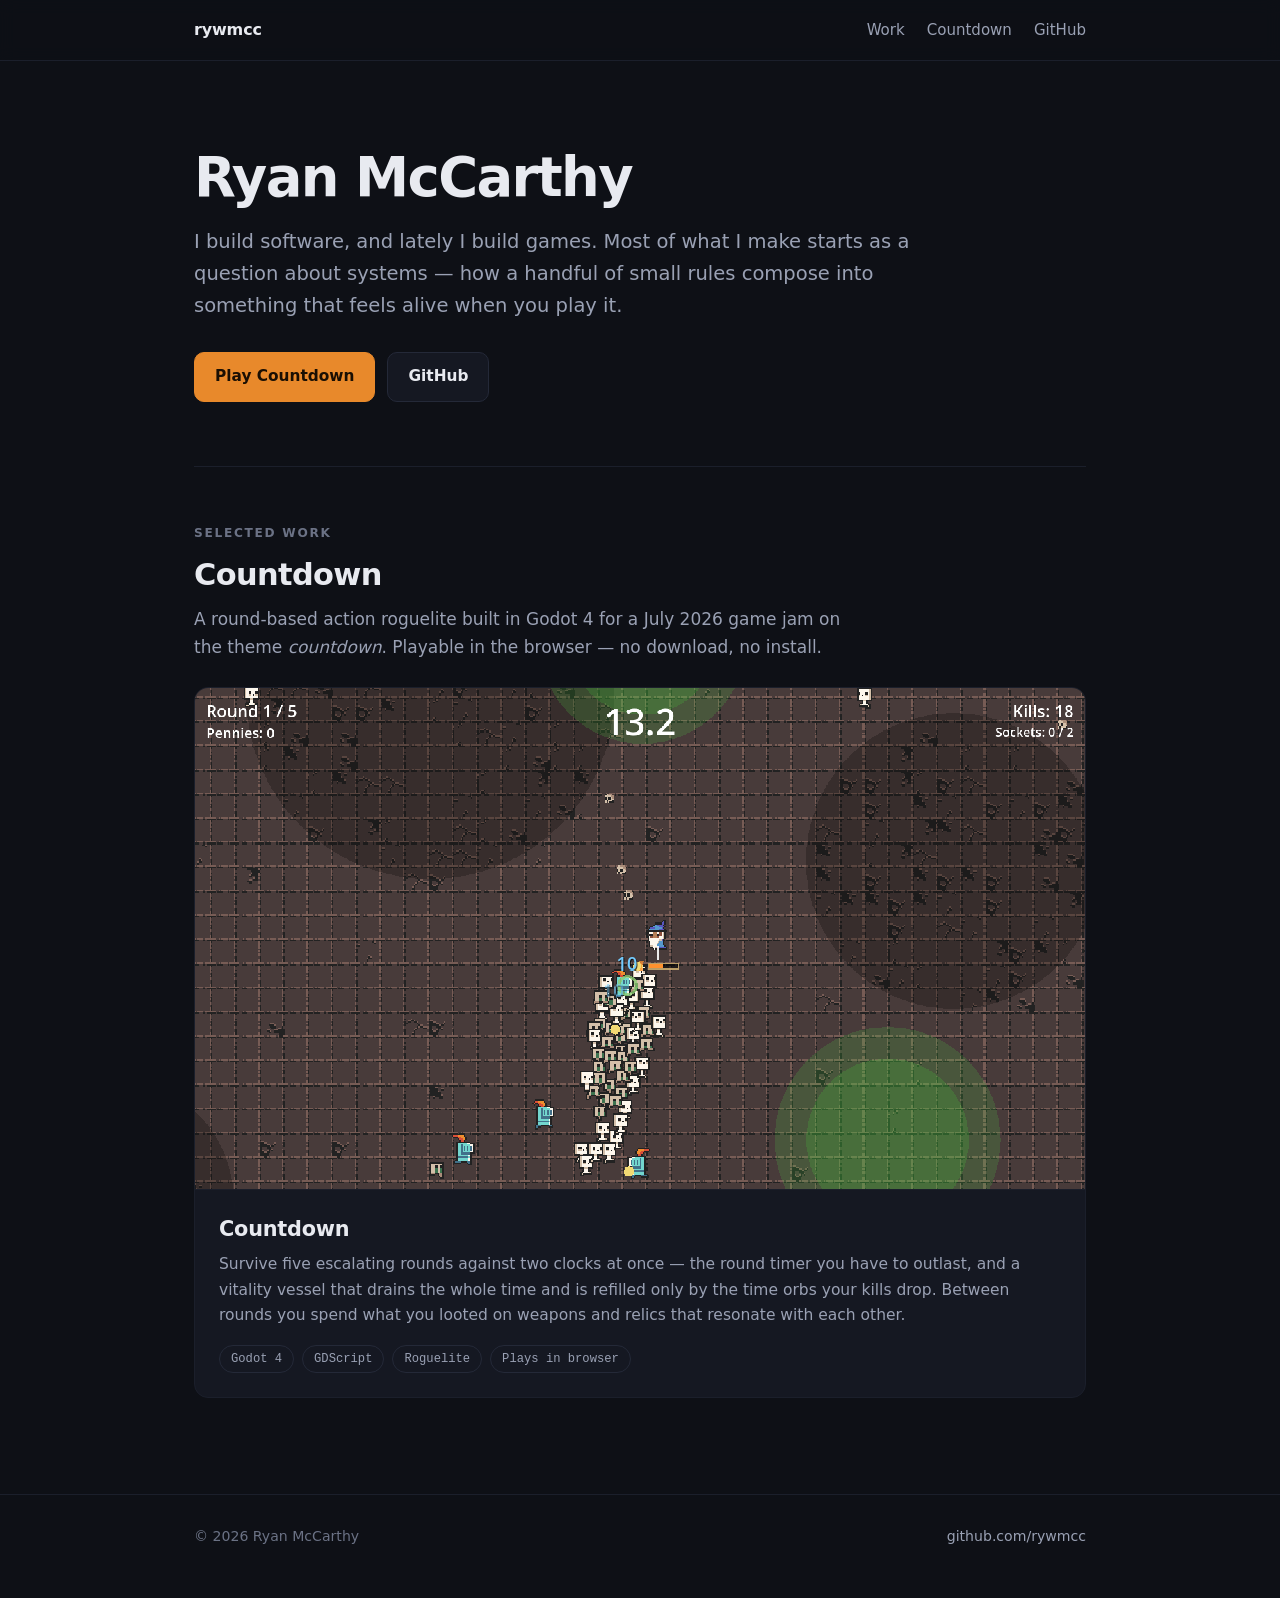
==== index.html @ 552ccbe2 "Personal site with Countdown playable in the browser Static HTML/CSS served by GitHub Pages. The God" ====
<!DOCTYPE html>
<html lang="en">
<head>
<meta charset="utf-8">
<meta name="viewport" content="width=device-width, initial-scale=1">
<title>Ryan McCarthy</title>
<meta name="description" content="Personal site of Ryan McCarthy — software and game development. Play Countdown, a survive-the-countdown action roguelite, in your browser.">
<meta property="og:title" content="Ryan McCarthy">
<meta property="og:description" content="Software and game development. Play Countdown, a survive-the-countdown action roguelite, in your browser.">
<meta property="og:type" content="website">
<meta property="og:image" content="https://rywmcc.github.io/assets/img/countdown-gameplay.png">
<meta name="twitter:card" content="summary_large_image">
<link rel="icon" href="assets/img/favicon.svg">
<link rel="stylesheet" href="assets/css/site.css">
</head>
<body>

<header class="site-head">
	<div class="wrap">
		<a class="brand" href="/">rywmcc</a>
		<nav class="nav">
			<a href="#work">Work</a>
			<a href="countdown/">Countdown</a>
			<a href="https://github.com/rywmcc">GitHub</a>
		</nav>
	</div>
</header>

<main>
	<div class="wrap">

		<div class="hero">
			<h1>Ryan McCarthy</h1>
			<p class="lede">
				I build software, and lately I build games. Most of what I make starts as a
				question about systems — how a handful of small rules compose into something
				that feels alive when you play it.
			</p>
			<div class="links">
				<a class="btn btn-primary" href="countdown/">Play Countdown</a>
				<a class="btn" href="https://github.com/rywmcc">GitHub</a>
			</div>
		</div>

		<hr class="rule">

		<section id="work">
			<p class="section-label">Selected work</p>
			<h2>Countdown</h2>
			<p style="color: var(--text-dim); max-width: 62ch;">
				A round-based action roguelite built in Godot 4 for a July 2026 game jam on the
				theme <em>countdown</em>. Playable in the browser — no download, no install.
			</p>

			<a class="card" href="countdown/" style="margin-top: 26px;">
				<img src="assets/img/countdown-gameplay.png" alt="Countdown gameplay: a robed character surrounded by a swarm of skeletons, with a round timer counting down at the top of the screen." width="1280" height="720">
				<div class="card-body">
					<h3>Countdown</h3>
					<p>
						Survive five escalating rounds against two clocks at once — the round timer
						you have to outlast, and a vitality vessel that drains the whole time and is
						refilled only by the time orbs your kills drop. Between rounds you spend
						what you looted on weapons and relics that resonate with each other.
					</p>
					<div class="card-meta">
						<span class="tag">Godot 4</span>
						<span class="tag">GDScript</span>
						<span class="tag">Roguelite</span>
						<span class="tag">Plays in browser</span>
					</div>
				</div>
			</a>
		</section>

	</div>
</main>

<footer class="site-foot">
	<div class="wrap">
		<span>© 2026 Ryan McCarthy</span>
		<span><a href="https://github.com/rywmcc">github.com/rywmcc</a></span>
	</div>
</footer>

</body>
</html>
---- assets/css/site.css ----
/* Countdown's own palette: the menu's near-black navy, the vitality bar's amber,
   the time-orb green. Dark-only on purpose — the site should read like the game. */
:root {
	--bg: #0e1016;
	--bg-raised: #151822;
	--bg-sunken: #0a0c11;
	--line: #242938;
	--line-soft: #1b1f2b;
	--text: #e8eaf0;
	--text-dim: #9aa1b4;
	--text-faint: #6b7285;
	--amber: #e8892b;
	--green: #7ec850;
	--radius: 10px;
	--maxw: 940px;
	--font: ui-sans-serif, system-ui, -apple-system, "Segoe UI", Roboto, Helvetica, Arial, sans-serif;
	--mono: ui-monospace, SFMono-Regular, "SF Mono", Menlo, Consolas, monospace;
}

* { box-sizing: border-box; }

html { -webkit-text-size-adjust: 100%; }

body {
	margin: 0;
	background: var(--bg);
	color: var(--text);
	font-family: var(--font);
	font-size: 17px;
	line-height: 1.65;
	-webkit-font-smoothing: antialiased;
}

a { color: var(--amber); text-decoration: none; }
a:hover { text-decoration: underline; }

img { max-width: 100%; height: auto; display: block; }

.wrap {
	max-width: var(--maxw);
	margin: 0 auto;
	padding: 0 24px;
}

/* ---- site header ---- */
.site-head {
	border-bottom: 1px solid var(--line-soft);
	position: sticky;
	top: 0;
	background: rgba(14, 16, 22, 0.85);
	backdrop-filter: blur(8px);
	z-index: 10;
}
.site-head .wrap {
	display: flex;
	align-items: center;
	justify-content: space-between;
	gap: 16px;
	height: 60px;
}
.brand {
	color: var(--text);
	font-weight: 650;
	letter-spacing: -0.01em;
	font-size: 1rem;
}
.brand:hover { text-decoration: none; color: var(--amber); }
.nav { display: flex; gap: 22px; font-size: 0.94rem; }
.nav a { color: var(--text-dim); }
.nav a:hover { color: var(--text); text-decoration: none; }

/* ---- hero ---- */
.hero { padding: 88px 0 64px; }
.hero h1 {
	margin: 0 0 18px;
	font-size: clamp(2.2rem, 6vw, 3.4rem);
	line-height: 1.08;
	letter-spacing: -0.03em;
	font-weight: 700;
}
.hero .lede {
	margin: 0;
	max-width: 60ch;
	font-size: clamp(1.05rem, 2.2vw, 1.22rem);
	color: var(--text-dim);
}
.hero .links {
	margin-top: 30px;
	display: flex;
	flex-wrap: wrap;
	gap: 12px;
}

/* ---- buttons ---- */
.btn {
	display: inline-flex;
	align-items: center;
	gap: 9px;
	padding: 11px 20px;
	border-radius: var(--radius);
	border: 1px solid var(--line);
	background: var(--bg-raised);
	color: var(--text);
	font-size: 0.96rem;
	font-weight: 550;
	font-family: inherit;
	cursor: pointer;
	transition: border-color 0.15s, background 0.15s, transform 0.15s;
}
.btn:hover {
	text-decoration: none;
	border-color: #39405a;
	background: #1b1f2b;
}
.btn-primary {
	background: var(--amber);
	border-color: var(--amber);
	color: #1a0f03;
	font-weight: 650;
}
.btn-primary:hover {
	background: #f59b43;
	border-color: #f59b43;
	color: #1a0f03;
}

/* ---- sections ---- */
section { padding: 56px 0; }
.section-label {
	font-size: 0.76rem;
	text-transform: uppercase;
	letter-spacing: 0.14em;
	color: var(--text-faint);
	font-weight: 600;
	margin: 0 0 14px;
}
h2 {
	margin: 0 0 12px;
	font-size: clamp(1.5rem, 3.5vw, 1.9rem);
	letter-spacing: -0.02em;
	line-height: 1.2;
}
h3 { margin: 0 0 8px; font-size: 1.05rem; letter-spacing: -0.01em; }
p { margin: 0 0 16px; }
p:last-child { margin-bottom: 0; }
hr.rule { border: 0; border-top: 1px solid var(--line-soft); margin: 0; }

/* ---- project card ---- */
.card {
	display: block;
	border: 1px solid var(--line-soft);
	border-radius: 14px;
	overflow: hidden;
	background: var(--bg-raised);
	color: inherit;
	transition: border-color 0.15s, transform 0.15s;
}
.card:hover { text-decoration: none; border-color: #39405a; transform: translateY(-2px); }
.card img {
	width: 100%;
	border-bottom: 1px solid var(--line-soft);
	image-rendering: pixelated;
}
.card-body { padding: 22px 24px 24px; }
.card-body h3 { font-size: 1.3rem; margin-bottom: 6px; }
.card-body p { color: var(--text-dim); font-size: 0.97rem; }
.card-meta {
	margin-top: 14px;
	display: flex;
	flex-wrap: wrap;
	gap: 8px;
}
.tag {
	font-size: 0.76rem;
	font-family: var(--mono);
	color: var(--text-dim);
	border: 1px solid var(--line);
	border-radius: 999px;
	padding: 3px 11px;
}

/* ---- feature grid ---- */
.grid {
	display: grid;
	grid-template-columns: repeat(auto-fit, minmax(250px, 1fr));
	gap: 22px;
}
.feature {
	border: 1px solid var(--line-soft);
	border-radius: var(--radius);
	padding: 20px 22px;
	background: var(--bg-raised);
}
.feature p { color: var(--text-dim); font-size: 0.94rem; margin: 0; }

/* ---- the playable stage ---- */
.stage {
	position: relative;
	aspect-ratio: 16 / 9;
	width: 100%;
	background: var(--bg-sunken);
	border: 1px solid var(--line);
	border-radius: 12px;
	overflow: hidden;
	display: flex;
	align-items: center;
	justify-content: center;
}
.stage iframe { width: 100%; height: 100%; border: 0; display: block; }
.stage-poster {
	position: absolute;
	inset: 0;
	width: 100%;
	height: 100%;
	object-fit: cover;
	opacity: 0.28;
	image-rendering: pixelated;
}
.launch {
	position: relative;
	display: flex;
	flex-direction: column;
	align-items: center;
	gap: 8px;
	padding: 22px 38px;
	border-radius: 12px;
	border: 1px solid var(--amber);
	background: var(--amber);
	color: #1a0f03;
	font-family: inherit;
	font-size: 1.16rem;
	font-weight: 700;
	cursor: pointer;
	transition: background 0.15s, transform 0.15s;
}
.launch:hover { background: #f59b43; transform: scale(1.02); }
.launch small {
	font-weight: 500;
	font-size: 0.79rem;
	opacity: 0.78;
	letter-spacing: 0.01em;
}
.stage-note {
	margin-top: 12px;
	display: flex;
	flex-wrap: wrap;
	gap: 8px 18px;
	justify-content: space-between;
	font-size: 0.86rem;
	color: var(--text-faint);
}

/* ---- controls table ---- */
.keys { display: grid; gap: 10px; }
.keyrow {
	display: flex;
	align-items: baseline;
	gap: 16px;
	font-size: 0.96rem;
	padding-bottom: 10px;
	border-bottom: 1px solid var(--line-soft);
}
.keyrow:last-child { border-bottom: 0; padding-bottom: 0; }
kbd {
	font-family: var(--mono);
	font-size: 0.82rem;
	background: var(--bg-raised);
	border: 1px solid var(--line);
	border-bottom-width: 2px;
	border-radius: 6px;
	padding: 3px 8px;
	color: var(--text);
	white-space: nowrap;
}
.keyrow span { color: var(--text-dim); }

/* ---- shots ---- */
.shots { display: grid; grid-template-columns: repeat(auto-fit, minmax(300px, 1fr)); gap: 18px; }
.shots figure { margin: 0; }
.shots img {
	border: 1px solid var(--line-soft);
	border-radius: 10px;
	image-rendering: pixelated;
	width: 100%;
}
.shots figcaption {
	margin-top: 8px;
	font-size: 0.84rem;
	color: var(--text-faint);
}

/* ---- footer ---- */
.site-foot {
	border-top: 1px solid var(--line-soft);
	margin-top: 40px;
	padding: 30px 0 50px;
	font-size: 0.88rem;
	color: var(--text-faint);
}
.site-foot .wrap {
	display: flex;
	flex-wrap: wrap;
	gap: 10px 20px;
	justify-content: space-between;
}
.site-foot a { color: var(--text-dim); }

@media (max-width: 620px) {
	body { font-size: 16px; }
	.hero { padding: 56px 0 40px; }
	section { padding: 40px 0; }
	.nav { gap: 16px; }
}
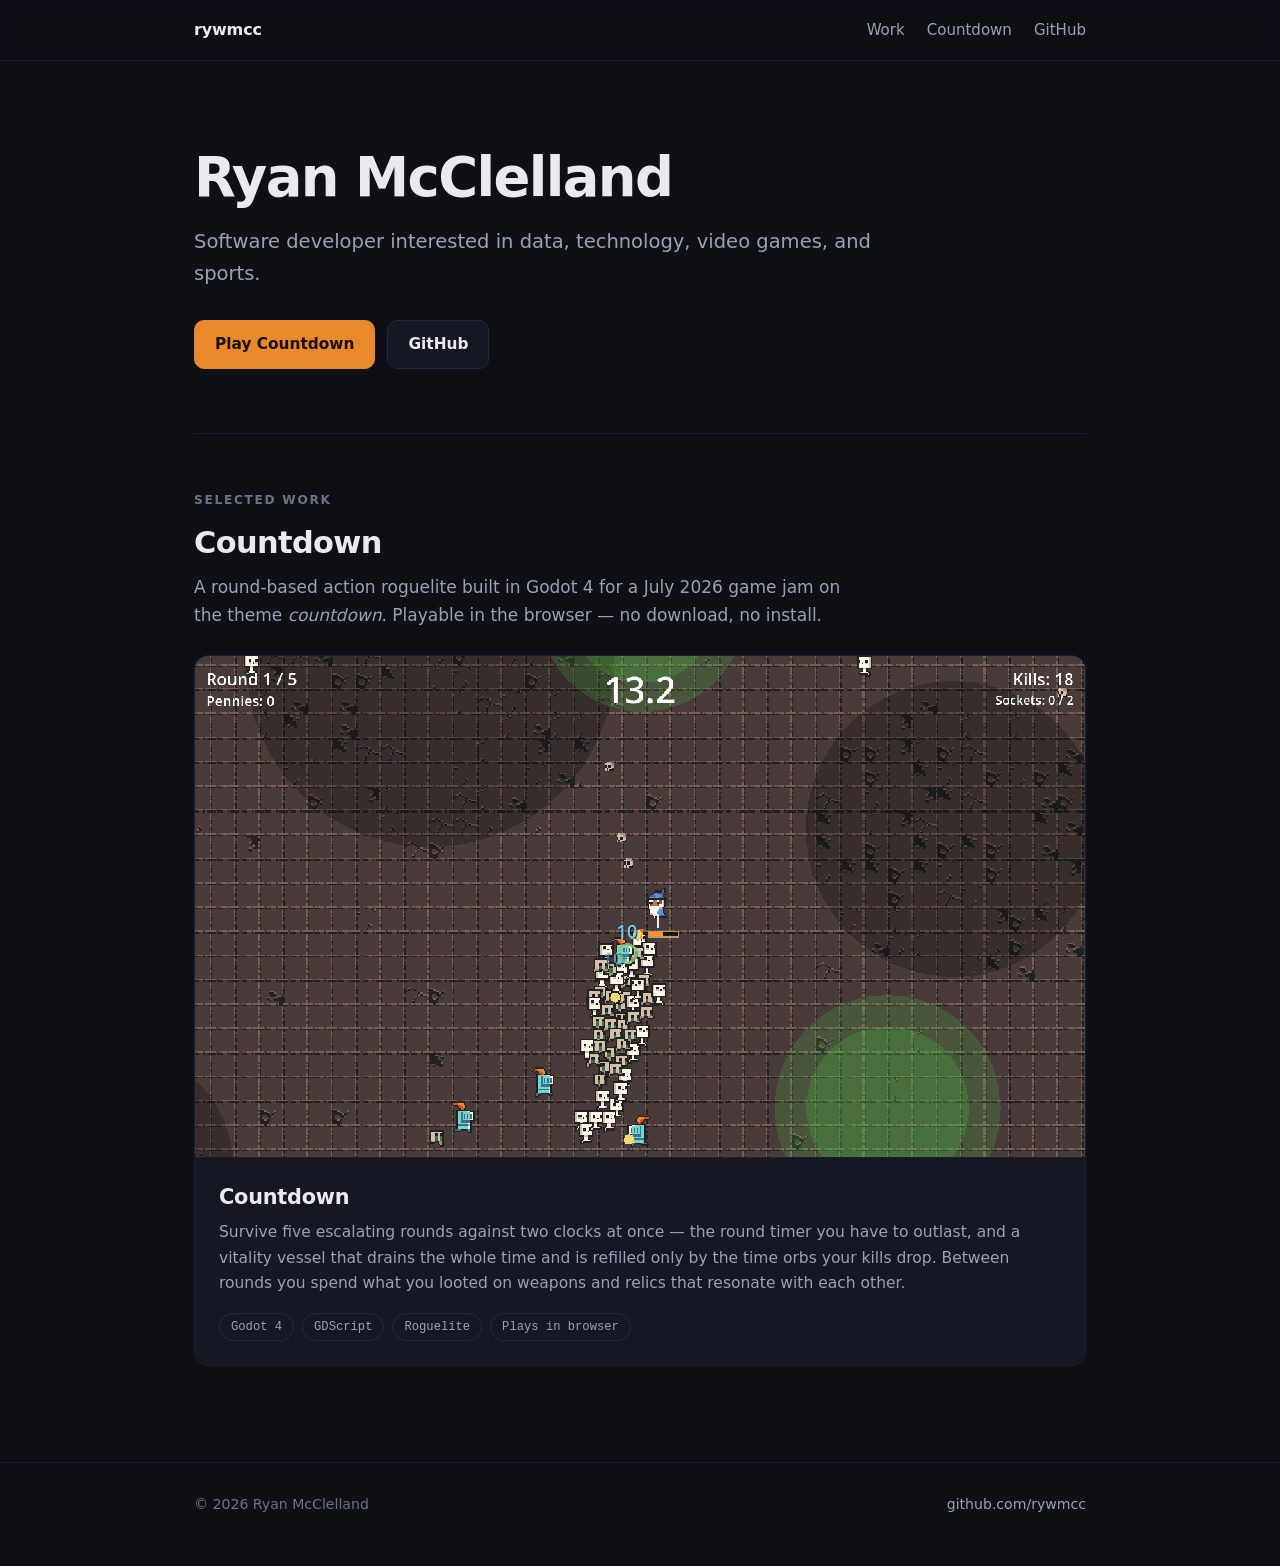
==== commit 36add1fc: "Correct name and bio Co-Authored-By: Claude Opus 5 <noreply@anthropic.com>" ====
--- a/index.html
+++ b/index.html
@@ -3,10 +3,10 @@
 <head>
 <meta charset="utf-8">
 <meta name="viewport" content="width=device-width, initial-scale=1">
-<title>Ryan McCarthy</title>
-<meta name="description" content="Personal site of Ryan McCarthy — software and game development. Play Countdown, a survive-the-countdown action roguelite, in your browser.">
-<meta property="og:title" content="Ryan McCarthy">
-<meta property="og:description" content="Software and game development. Play Countdown, a survive-the-countdown action roguelite, in your browser.">
+<title>Ryan McClelland</title>
+<meta name="description" content="Personal site of Ryan McClelland — software developer interested in data, technology, video games, and sports. Play Countdown, a survive-the-countdown action roguelite, in your browser.">
+<meta property="og:title" content="Ryan McClelland">
+<meta property="og:description" content="Software developer interested in data, technology, video games, and sports. Play Countdown, a survive-the-countdown action roguelite, in your browser.">
 <meta property="og:type" content="website">
 <meta property="og:image" content="https://rywmcc.github.io/assets/img/countdown-gameplay.png">
 <meta name="twitter:card" content="summary_large_image">
@@ -30,11 +30,9 @@
 	<div class="wrap">
 
 		<div class="hero">
-			<h1>Ryan McCarthy</h1>
+			<h1>Ryan McClelland</h1>
 			<p class="lede">
-				I build software, and lately I build games. Most of what I make starts as a
-				question about systems — how a handful of small rules compose into something
-				that feels alive when you play it.
+				Software developer interested in data, technology, video games, and sports.
 			</p>
 			<div class="links">
 				<a class="btn btn-primary" href="countdown/">Play Countdown</a>
@@ -77,7 +75,7 @@
 
 <footer class="site-foot">
 	<div class="wrap">
-		<span>© 2026 Ryan McCarthy</span>
+		<span>© 2026 Ryan McClelland</span>
 		<span><a href="https://github.com/rywmcc">github.com/rywmcc</a></span>
 	</div>
 </footer>
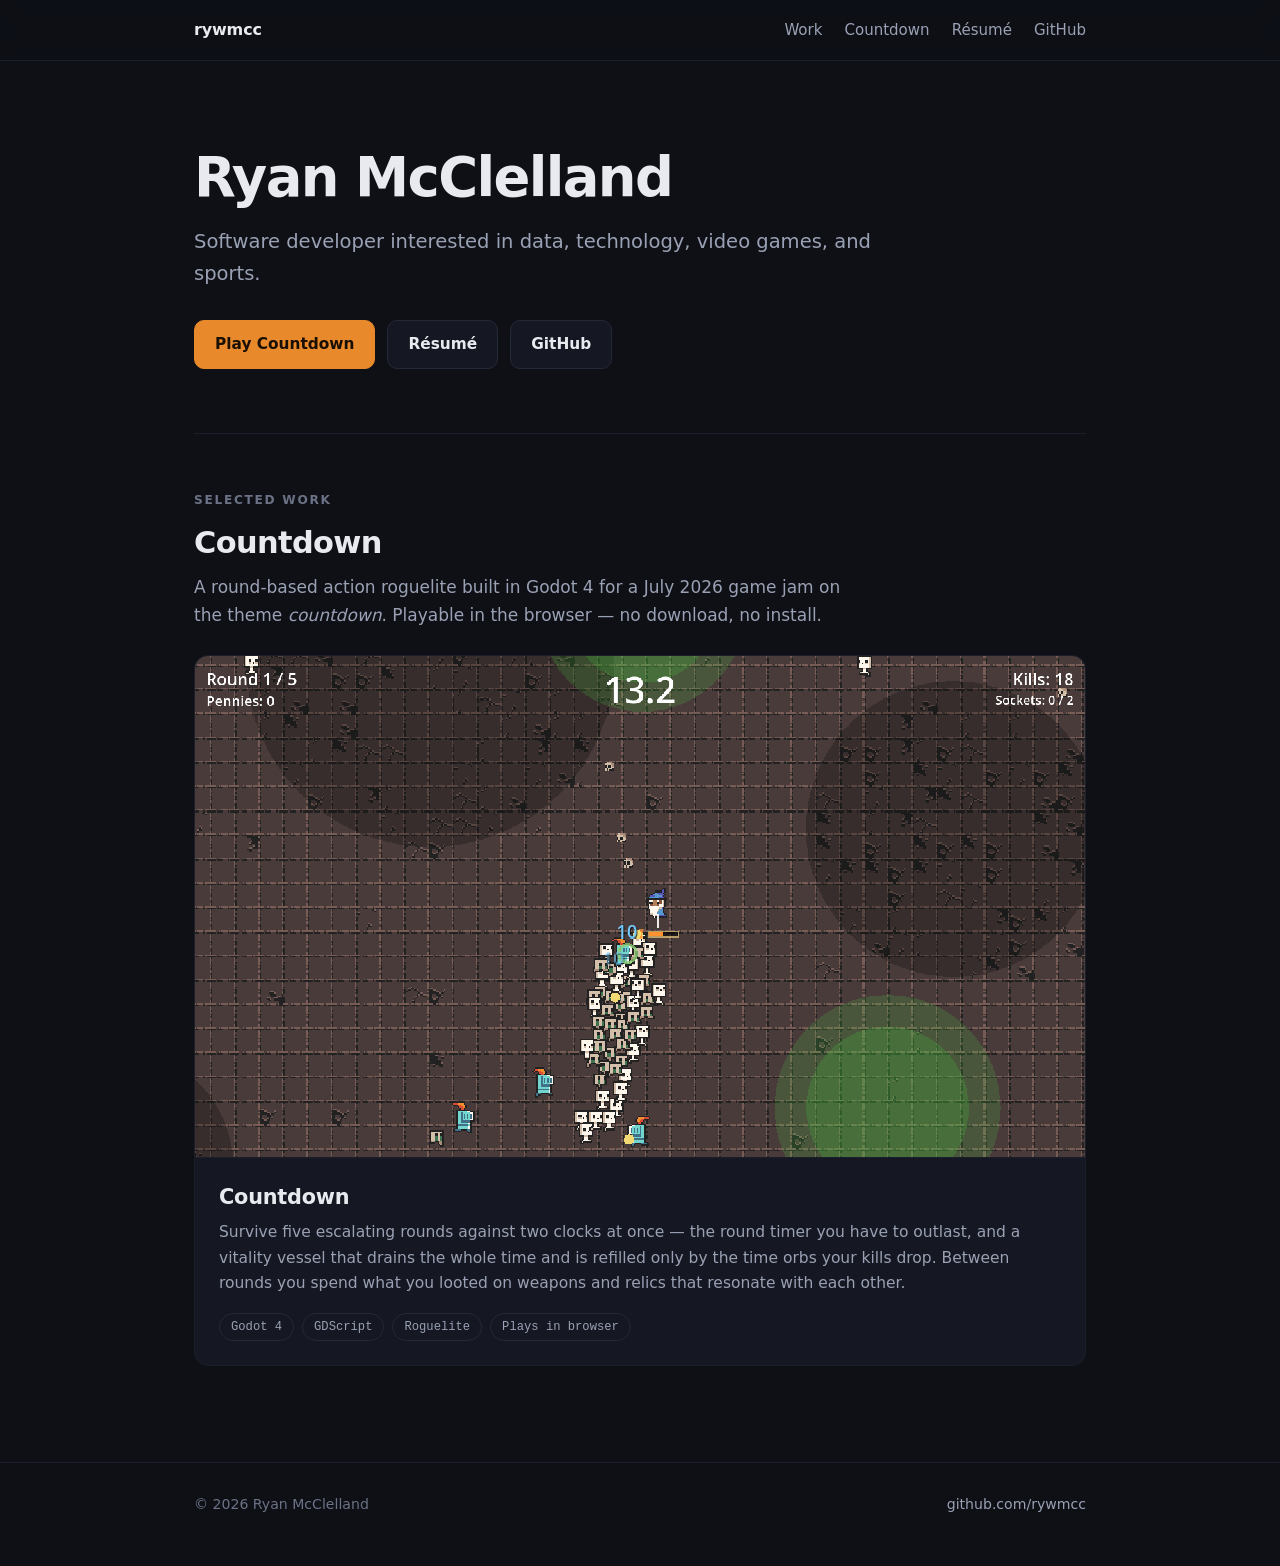
==== commit 3183968f: "Add resume page and PDF HTML version at /resume/ so it reads on mobile and is indexable, with the PD" ====
--- a/index.html
+++ b/index.html
@@ -21,6 +21,7 @@
 		<nav class="nav">
 			<a href="#work">Work</a>
 			<a href="countdown/">Countdown</a>
+			<a href="resume/">Résumé</a>
 			<a href="https://github.com/rywmcc">GitHub</a>
 		</nav>
 	</div>
@@ -36,6 +37,7 @@
 			</p>
 			<div class="links">
 				<a class="btn btn-primary" href="countdown/">Play Countdown</a>
+				<a class="btn" href="resume/">Résumé</a>
 				<a class="btn" href="https://github.com/rywmcc">GitHub</a>
 			</div>
 		</div>
--- a/assets/css/site.css
+++ b/assets/css/site.css
@@ -289,6 +289,64 @@
 	color: var(--text-faint);
 }
 
+/* ---- resume ---- */
+.resume { max-width: 760px; }
+.resume-contact {
+	display: flex;
+	flex-wrap: wrap;
+	gap: 4px 14px;
+	color: var(--text-dim);
+	font-size: 0.94rem;
+	margin: 0 0 26px;
+}
+.resume-contact span:not(:last-child)::after {
+	content: "·";
+	margin-left: 14px;
+	color: var(--text-faint);
+}
+.resume-section { margin-top: 42px; }
+.resume-section > h2 {
+	font-size: 0.8rem;
+	text-transform: uppercase;
+	letter-spacing: 0.14em;
+	color: var(--amber);
+	font-weight: 650;
+	padding-bottom: 8px;
+	border-bottom: 1px solid var(--line);
+	margin-bottom: 20px;
+}
+.skills { display: grid; gap: 9px; }
+.skills div { font-size: 0.96rem; color: var(--text-dim); }
+.skills strong { color: var(--text); font-weight: 600; }
+
+.job { margin-bottom: 28px; }
+.job:last-child { margin-bottom: 0; }
+.job-head {
+	display: flex;
+	flex-wrap: wrap;
+	justify-content: space-between;
+	align-items: baseline;
+	gap: 4px 16px;
+}
+.job-head h3 { margin: 0; font-size: 1.06rem; }
+.job-org { font-size: 1.06rem; font-weight: 650; margin: 0 0 2px; }
+.job-when {
+	font-size: 0.88rem;
+	color: var(--text-faint);
+	font-style: italic;
+	white-space: nowrap;
+}
+.job-role { color: var(--amber); font-weight: 600; }
+.job ul { margin: 10px 0 0; padding-left: 20px; }
+.job li {
+	margin-bottom: 9px;
+	color: var(--text-dim);
+	font-size: 0.95rem;
+	line-height: 1.6;
+}
+.job li:last-child { margin-bottom: 0; }
+.job li strong { color: var(--text); font-weight: 600; }
+
 /* ---- footer ---- */
 .site-foot {
 	border-top: 1px solid var(--line-soft);
